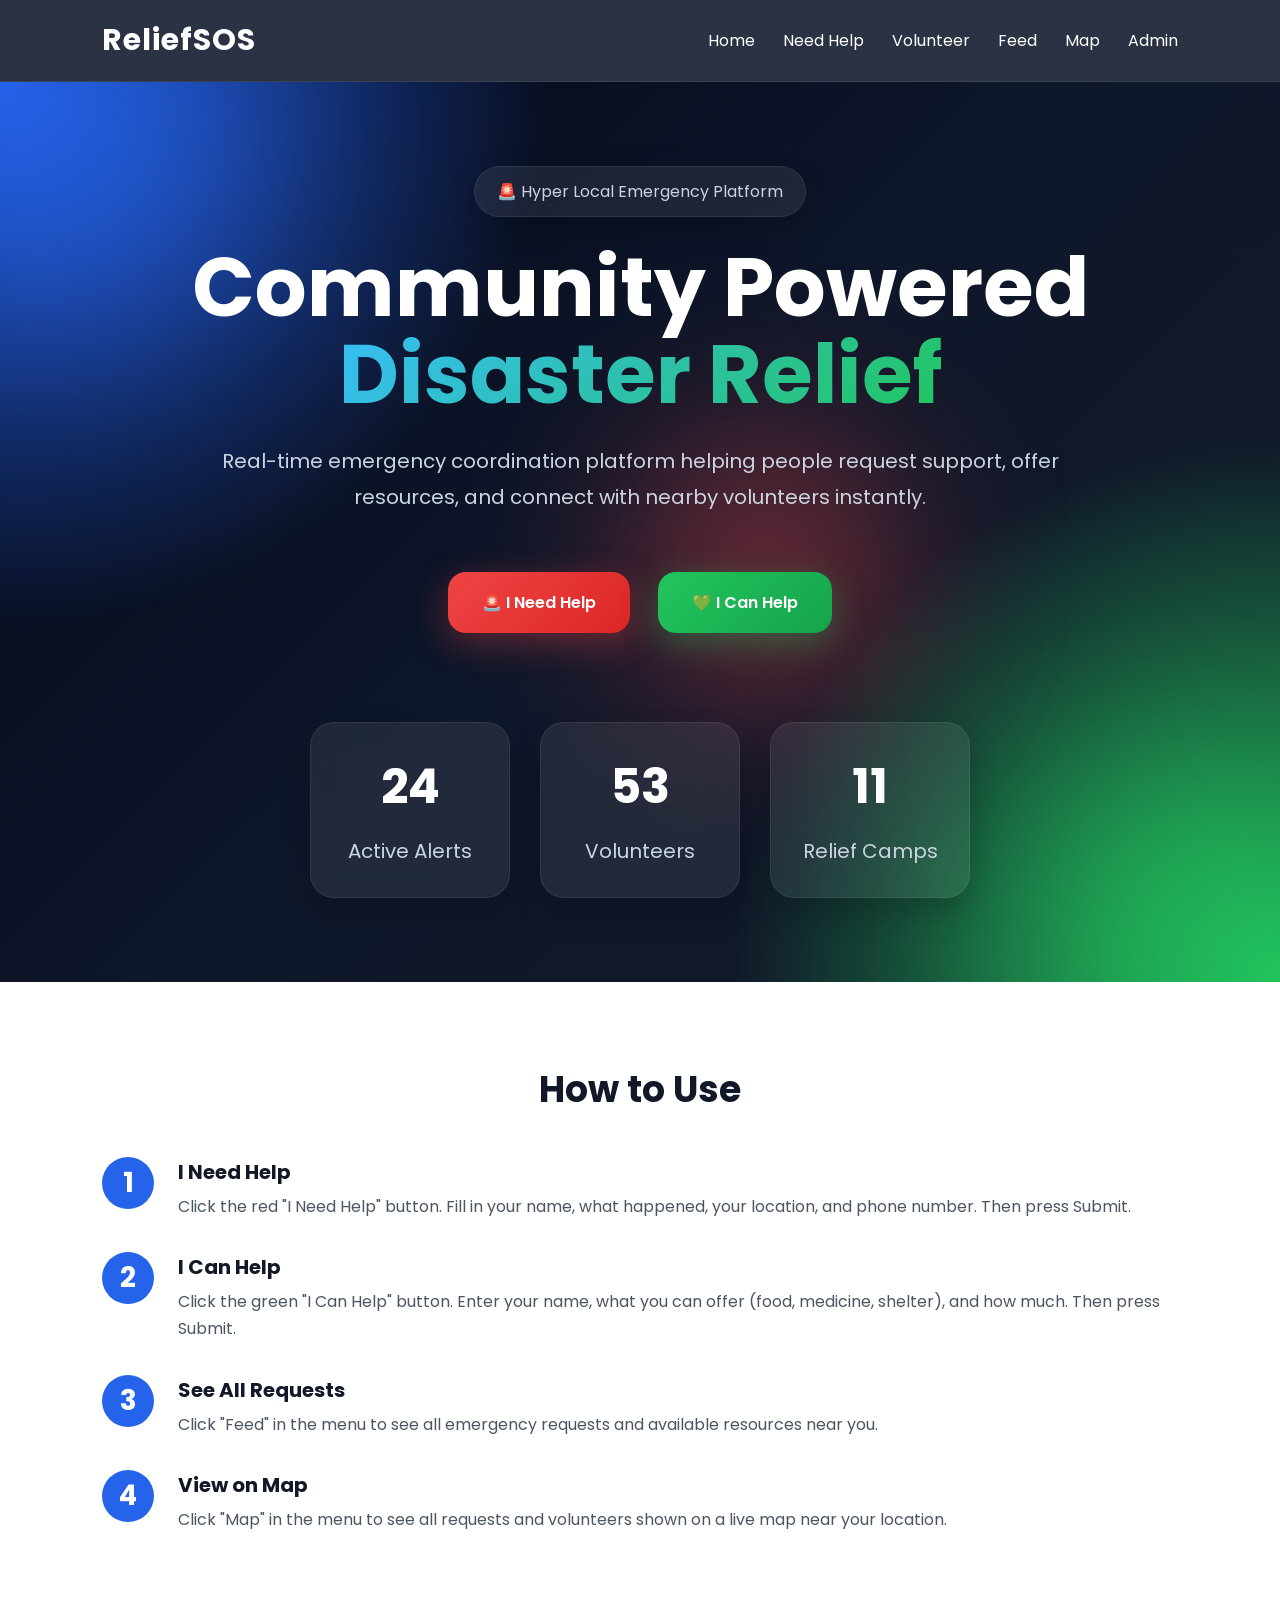
==== index.html @ ae6dbb24 "Add files via upload" ====
<!DOCTYPE html>
<html lang="en">
<head>
  <meta charset="UTF-8">
  <meta name="viewport" content="width=device-width, initial-scale=1.0">
  <title>ReliefSOS</title>

  <link rel="stylesheet" href="css/style.css">
</head>
<body>

<header>
  <nav>

    <h1 class="logo">ReliefSOS</h1>

    <div class="menu" id="menu">
      <a href="index.html">Home</a>
      <a href="needhelp.html">Need Help</a>
      <a href="help.html">Volunteer</a>
      <a href="feed.html">Feed</a>
      <a href="map.html">Map</a>
      <a href="admin.html">Admin</a>
    </div>

    <button id="toggle">☰</button>

  </nav>
</header>

<section class="hero">

  <div class="floating floating1"></div>
  <div class="floating floating2"></div>
  <div class="floating floating3"></div>

  <div class="hero-content">

    <span class="badge">
      🚨 Hyper Local Emergency Platform
    </span>

    <h2>
      Community Powered
      <span>Disaster Relief</span>
    </h2>

    <p>
      Real-time emergency coordination platform helping people request support,
      offer resources, and connect with nearby volunteers instantly.
    </p>

    <div class="buttons">

      <a href="needhelp.html" class="btn red">
        🚨 I Need Help
      </a>

      <a href="help.html" class="btn green">
        💚 I Can Help
      </a>

    </div>

    <div class="hero-stats">

      <div class="mini-card">
        <h3>24</h3>
        <p>Active Alerts</p>
      </div>

      <div class="mini-card">
        <h3>53</h3>
        <p>Volunteers</p>
      </div>

      <div class="mini-card">
        <h3>11</h3>
        <p>Relief Camps</p>
      </div>

    </div>

  </div>

</section>
<section class="instructions">
  <h2>How to Use</h2>

  <div class="step">
    <span>1</span>
    <div>
      <h3>I Need Help</h3>
      <p>Click the red "I Need Help" button. Fill in your name, what happened, your location, and phone number. Then press Submit.</p>
    </div>
  </div>

  <div class="step">
    <span>2</span>
    <div>
      <h3>I Can Help</h3>
      <p>Click the green "I Can Help" button. Enter your name, what you can offer (food, medicine, shelter), and how much. Then press Submit.</p>
    </div>
  </div>

  <div class="step">
    <span>3</span>
    <div>
      <h3>See All Requests</h3>
      <p>Click "Feed" in the menu to see all emergency requests and available resources near you.</p>
    </div>
  </div>

  <div class="step">
    <span>4</span>
    <div>
      <h3>View on Map</h3>
      <p>Click "Map" in the menu to see all requests and volunteers shown on a live map near your location.</p>
    </div>
  </div>

</section>

<script src="js/app.js"></script>

</body>
</html>
---- css/style.css ----
@import url('https://fonts.googleapis.com/css2?family=Poppins:wght@300;400;500;600;700&display=swap');

*{
  margin:0;
  padding:0;
  box-sizing:border-box;
  font-family:'Poppins',sans-serif;
}

html{
  scroll-behavior:smooth;
}

body{
  background:#eef2ff;
  color:#111827;
  overflow-x:hidden;
}

/* NAVBAR */

header{
  position:sticky;
  top:0;
  z-index:1000;
  background:rgba(15,23,42,0.88);
  backdrop-filter:blur(14px);
  border-bottom:1px solid rgba(255,255,255,0.08);
}

nav{
  display:flex;
  justify-content:space-between;
  align-items:center;
  padding:18px 8%;
}

nav h1{
  color:white;
  font-size:30px;
  font-weight:700;
  letter-spacing:1px;
}

.menu{
  display:flex;
  gap:28px;
}

.menu a{
  color:white;
  text-decoration:none;
  position:relative;
  transition:0.3s;
  font-size:16px;
}

.menu a::after{
  content:"";
  position:absolute;
  left:0;
  bottom:-6px;
  width:0%;
  height:2px;
  background:#38bdf8;
  transition:0.3s;
}

.menu a:hover::after{
  width:100%;
}

.menu a:hover{
  color:#38bdf8;
}

#toggle{
  display:none;
  background:none;
  border:none;
  color:white;
  font-size:28px;
  cursor:pointer;
}

/* HERO */

.hero{
  min-height:100vh;
  position:relative;
  overflow:hidden;
  display:flex;
  justify-content:center;
  align-items:center;
  text-align:center;
  padding:40px 20px;
  background:
  radial-gradient(circle at top left,#2563eb 0%,transparent 35%),
  radial-gradient(circle at bottom right,#22c55e 0%,transparent 35%),
  linear-gradient(135deg,#020617,#0f172a,#111827);
}

.hero-content{
  position:relative;
  z-index:5;
  max-width:1100px;
  animation:fadeUp 1s ease;
}

.badge{
  display:inline-block;
  padding:12px 22px;
  background:rgba(255,255,255,0.08);
  border-radius:999px;
  color:#cbd5e1;
  margin-bottom:28px;
  border:1px solid rgba(255,255,255,0.08);
  backdrop-filter:blur(10px);
  box-shadow:0 10px 30px rgba(0,0,0,0.2);
}

.hero h2{
  font-size:82px;
  line-height:1.05;
  color:white;
  margin-bottom:25px;
  font-weight:700;
}

.hero h2 span{
  background:linear-gradient(135deg,#38bdf8,#22c55e);
  -webkit-background-clip:text;
  -webkit-text-fill-color:transparent;
}

.hero p{
  color:#cbd5e1;
  font-size:20px;
  line-height:1.8;
  max-width:850px;
  margin:auto;
}

.buttons{
  margin-top:45px;
}

.btn{
  display:inline-block;
  padding:18px 34px;
  border-radius:18px;
  text-decoration:none;
  color:white;
  font-weight:600;
  margin:12px;
  transition:0.4s;
  position:relative;
  overflow:hidden;
}

.btn::before{
  content:"";
  position:absolute;
  width:200%;
  height:100%;
  background:linear-gradient(
    115deg,
    transparent,
    rgba(255,255,255,0.35),
    transparent
  );
  top:0;
  left:-200%;
  transition:0.8s;
}

.btn:hover::before{
  left:100%;
}

.btn:hover{
  transform:translateY(-8px) scale(1.04);
}

.red{
  background:linear-gradient(135deg,#ef4444,#dc2626);
  box-shadow:0 10px 35px rgba(239,68,68,0.35);
}

.green{
  background:linear-gradient(135deg,#22c55e,#16a34a);
  box-shadow:0 10px 35px rgba(34,197,94,0.35);
}

/* FLOATING BLOBS */

.floating{
  position:absolute;
  border-radius:50%;
  filter:blur(90px);
  opacity:0.5;
  animation:float 8s ease-in-out infinite;
}

.floating1{
  width:350px;
  height:350px;
  background:#2563eb;
  top:-120px;
  left:-100px;
}

.floating2{
  width:300px;
  height:300px;
  background:#22c55e;
  bottom:-100px;
  right:-50px;
}

.floating3{
  width:250px;
  height:250px;
  background:#ef4444;
  top:40%;
  left:50%;
}

/* HERO MINI CARDS */

.hero-stats{
  margin-top:70px;
  display:flex;
  justify-content:center;
  gap:30px;
  flex-wrap:wrap;
}

.mini-card{
  width:200px;
  padding:28px;
  border-radius:24px;
  background:rgba(255,255,255,0.08);
  border:1px solid rgba(255,255,255,0.08);
  backdrop-filter:blur(14px);
  color:white;
  transition:0.4s;
  box-shadow:0 15px 30px rgba(0,0,0,0.2);
}

.mini-card:hover{
  transform:translateY(-10px);
}

.mini-card h3{
  font-size:48px;
  margin-bottom:10px;
}

.mini-card p{
  color:#cbd5e1;
}

/* NORMAL STATS */

.stats{
  display:grid;
  grid-template-columns:repeat(auto-fit,minmax(250px,1fr));
  gap:30px;
  padding:90px 8%;
}

.card{
  background:white;
  border-radius:24px;
  padding:40px;
  text-align:center;
  box-shadow:0 10px 30px rgba(0,0,0,0.08);
  transition:0.35s;
}

.card:hover{
  transform:translateY(-10px);
}

.card h3{
  font-size:52px;
  color:#2563eb;
  margin-bottom:10px;
}

/* GENERAL PAGE */

.page{
  padding:80px 8%;
}

.page h2{
  font-size:46px;
  margin-bottom:25px;
}

.page p{
  font-size:18px;
  line-height:1.9;
  color:#4b5563;
}

/* HELP PAGES */

.single-help{
  min-height:100vh;
  display:flex;
  justify-content:center;
  align-items:center;
  padding:60px 20px;
  background:
  radial-gradient(circle at top left,#2563eb22,transparent 30%),
  radial-gradient(circle at bottom right,#22c55e22,transparent 30%),
  #eef2ff;
}

.help-card{
  width:100%;
  max-width:760px;
  background:white;
  border-radius:28px;
  padding:50px;
  box-shadow:0 20px 45px rgba(0,0,0,0.08);
  animation:fadeUp 0.8s ease;
}

.need-help{
  border-top:8px solid #ef4444;
}

.offer-help{
  border-top:8px solid #22c55e;
}

.help-card h2{
  font-size:54px;
  margin-bottom:15px;
}

.section-text{
  color:#6b7280;
  line-height:1.8;
  margin-bottom:30px;
  font-size:17px;
}

/* FORMS */

form{
  display:flex;
  flex-direction:column;
  gap:22px;
}

input{
  padding:18px;
  border:none;
  border-radius:14px;
  background:#f8fafc;
  font-size:16px;
  transition:0.3s;
  border:2px solid transparent;
}

input:focus{
  outline:none;
  transform:scale(1.02);
}

.need-help input:focus{
  border-color:#ef4444;
}

.offer-help input:focus{
  border-color:#22c55e;
}

button{
  padding:18px;
  border:none;
  border-radius:14px;
  color:white;
  font-size:17px;
  font-weight:600;
  cursor:pointer;
  transition:0.35s;
}

button:hover{
  transform:translateY(-4px);
}

.danger-btn{
  background:linear-gradient(135deg,#ef4444,#dc2626);
}

.safe-btn{
  background:linear-gradient(135deg,#22c55e,#16a34a);
}

/* FEED */

#feedContainer{
  display:grid;
  gap:30px;
}

.feed-card{
  background:white;
  padding:30px;
  border-radius:22px;
  box-shadow:0 10px 30px rgba(0,0,0,0.08);
  transition:0.3s;
}

.feed-card:hover{
  transform:translateY(-6px);
}

/* MAP */

#map{
  width:100%;
  height:90vh;
  margin:0;
  border-radius:0;
}

/* CHART */

canvas{
  background:white;
  border-radius:24px;
  padding:25px;
  box-shadow:0 10px 30px rgba(0,0,0,0.08);
  margin-top:40px;
}

/* ANIMATIONS */

@keyframes float{
  0%{
    transform:translateY(0px);
  }

  50%{
    transform:translateY(35px);
  }

  100%{
    transform:translateY(0px);
  }
}

@keyframes fadeUp{
  from{
    opacity:0;
    transform:translateY(50px);
  }

  to{
    opacity:1;
    transform:translateY(0);
  }
}
/* INSTRUCTIONS */

.instructions {
  padding: 80px 8%;
  background: white;
}

.instructions h2 {
  font-size: 36px;
  margin-bottom: 40px;
  text-align: center;
}

.step {
  display: flex;
  align-items: flex-start;
  gap: 24px;
  margin-bottom: 32px;
}

.step span {
  font-size: 28px;
  font-weight: 700;
  color: white;
  background: #2563eb;
  width: 52px;
  height: 52px;
  border-radius: 50%;
  display: flex;
  align-items: center;
  justify-content: center;
  flex-shrink: 0;
}

.step h3 {
  font-size: 20px;
  margin-bottom: 6px;
}

.step p {
  font-size: 16px;
  color: #4b5563;
  line-height: 1.7;
}
/* POPUP */

.popup-overlay {
  display: none;
  position: fixed;
  top: 0;
  left: 0;
  width: 100%;
  height: 100%;
  background: rgba(0,0,0,0.5);
  z-index: 9999;
  justify-content: center;
  align-items: center;
}

.popup-box {
  background: white;
  border-radius: 16px;
  padding: 40px;
  text-align: center;
}

.popup-icon { font-size: 48px; }

.popup-msg {
  margin: 16px 0;
  color: #6b7280;
}

.popup-btn {
  background: #2563eb;
  color: white;
  padding: 12px 28px;
  border: none;
  border-radius: 10px;
  cursor: pointer;
}

/* RESPONSIVE */

@media(max-width:768px){

  nav{
    padding:18px 5%;
  }

  .menu{
    display:none;
    flex-direction:column;
    position:absolute;
    top:80px;
    right:20px;
    background:#0f172a;
    padding:20px;
    border-radius:16px;
    width:220px;
  }

  .show{
    display:flex;
  }

  #toggle{
    display:block;
  }

  .hero h2{
    font-size:48px;
  }

  .hero p{
    font-size:17px;
  }

  .help-card{
    padding:35px;
  }

  .help-card h2{
    font-size:40px;
  }

  .page{
    padding:60px 5%;
  }

  .stats{
    padding:60px 5%;
  }

  .hero-stats{
    gap:18px;
  }

  .mini-card{
    width:160px;
  }
}
/* ADMIN */

.stats {
  display: flex;
  gap: 20px;
  flex-wrap: wrap;
  margin-bottom: 40px;
  justify-content: center;
}

.stat-box {
  background: white;
  border-radius: 12px;
  padding: 24px 32px;
  text-align: center;
  box-shadow: 0 4px 12px rgba(0,0,0,0.08);
  min-width: 140px;
}

.stat-box h3 { font-size: 42px; margin-bottom: 6px; }
.stat-box p { color: #6b7280; font-size: 14px; }

.sos-color { color: #ef4444; }
.res-color { color: #22c55e; }
.total-color { color: #2563eb; }

.filters {
  margin-top: 24px;
  display: flex;
  gap: 10px;
  margin-bottom: 16px;
}

.filters button {
  padding: 8px 18px;
  border-radius: 8px;
  border: 2px solid #e5e7eb;
  background: white;
  color: #374151;
  font-size: 14px;
  cursor: pointer;
}

.filters button.active {
  background: #2563eb;
  color: white;
  border-color: #2563eb;
}

.clear-all {
  display: block;
  margin-bottom: 24px;
  padding: 10px 20px;
  background: #fef2f2;
  color: #ef4444;
  border: 2px solid #fecaca;
  border-radius: 8px;
  font-size: 14px;
  font-weight: 600;
  cursor: pointer;
}

.post-card {
  background: white;
  border-radius: 12px;
  padding: 18px 22px;
  margin-bottom: 12px;
  display: flex;
  justify-content: space-between;
  align-items: center;
  box-shadow: 0 2px 8px rgba(0,0,0,0.06);
  border-left: 5px solid #e5e7eb;
}

.post-card.sos { border-left-color: #ef4444; }
.post-card.resource { border-left-color: #22c55e; }
.post-card p { margin: 2px 0; font-size: 14px; color: #4b5563; }
.post-card strong { font-size: 16px; }

.resolve-btn {
  padding: 8px 16px;
  background: #fef2f2;
  color: #ef4444;
  border: none;
  border-radius: 8px;
  font-size: 13px;
  font-weight: 600;
  cursor: pointer;
}

.resolve-btn:hover { background: #ef4444; color: white; transform: none; }
.empty { text-align: center; padding: 40px; color: #9ca3af; }
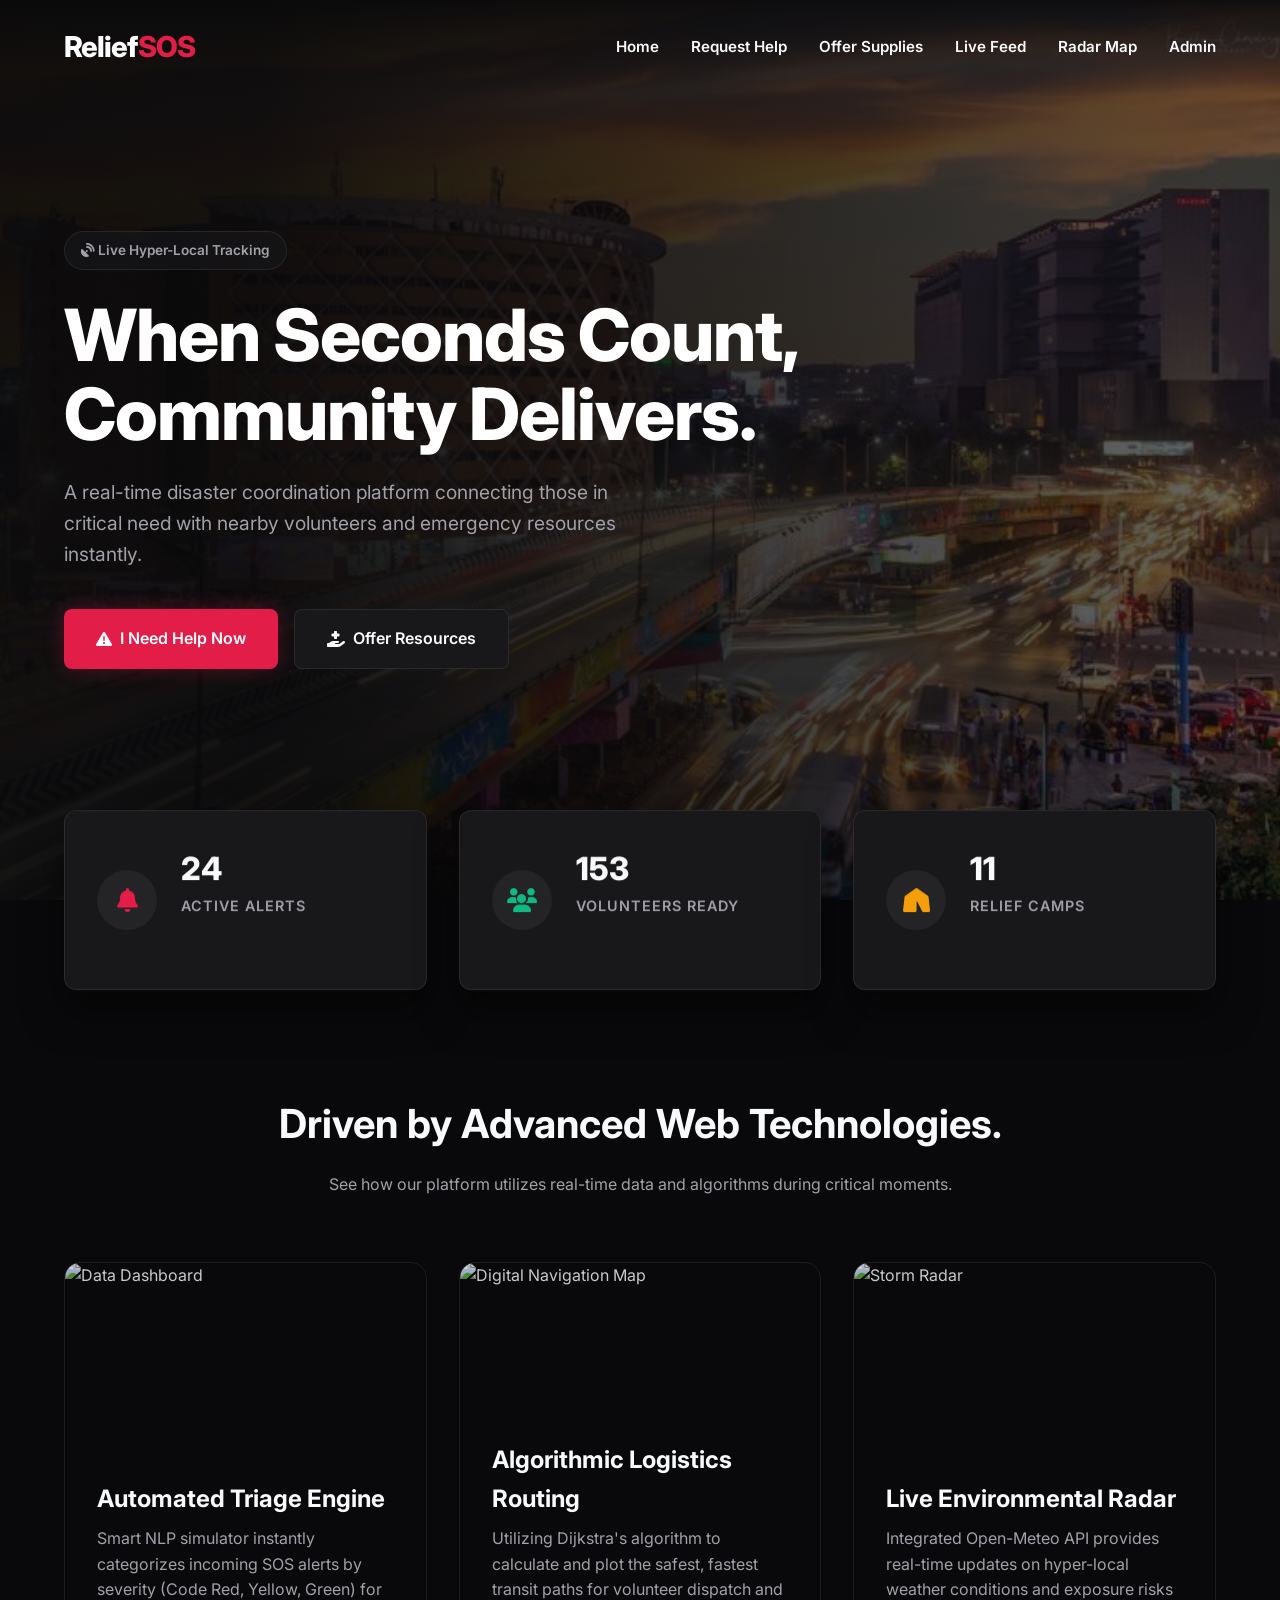
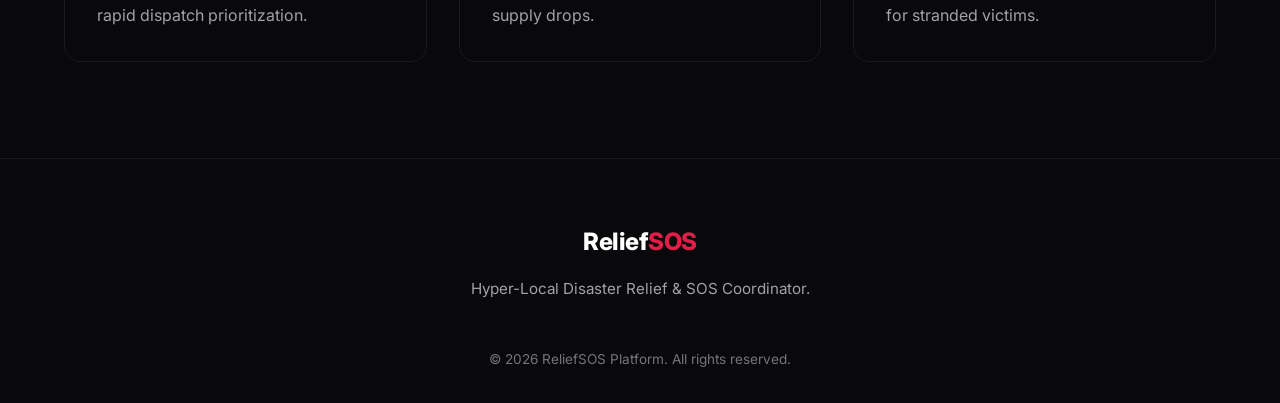
==== commit fc68168f: "Add files via upload" ====
--- a/index.html
+++ b/index.html
@@ -3,125 +3,117 @@
 <head>
   <meta charset="UTF-8">
   <meta name="viewport" content="width=device-width, initial-scale=1.0">
-  <title>ReliefSOS</title>
-
+  <title>ReliefSOS | Hyper-Local Emergency Response</title>
+  
+  <link rel="preconnect" href="https://fonts.googleapis.com">
+  <link rel="preconnect" href="https://fonts.gstatic.com" crossorigin>
+  <link href="https://fonts.googleapis.com/css2?family=Inter:wght@300;400;600;800&display=swap" rel="stylesheet">
+  <link rel="stylesheet" href="https://cdnjs.cloudflare.com/ajax/libs/font-awesome/6.5.1/css/all.min.css">
+  
   <link rel="stylesheet" href="css/style.css">
+  <link rel="manifest" href="/manifest.json">
 </head>
 <body>
 
-<header>
-  <nav>
+  <header>
+    <a href="index.html" style="text-decoration: none;">
+      <h1 class="logo">Relief<span>SOS</span></h1>
+    </a>
+    <nav class="menu" id="menu">
+      <a href="index.html">Home</a>
+      <a href="needhelp.html">Request Help</a>
+      <a href="help.html">Offer Supplies</a>
+      <a href="feed.html">Live Feed</a>
+      <a href="map.html">Radar Map</a>
+      <a href="admin.html">Admin</a>
+    </nav>
+  </header>
 
-    <h1 class="logo">ReliefSOS</h1>
-
-    <div class="menu" id="menu">
-      <a href="index.html">Home</a>
-      <a href="needhelp.html">Need Help</a>
-      <a href="help.html">Volunteer</a>
-      <a href="feed.html">Feed</a>
-      <a href="map.html">Map</a>
-      <a href="admin.html">Admin</a>
-    </div>
-
-    <button id="toggle">☰</button>
-
-  </nav>
-</header>
-
-<section class="hero">
-
-  <div class="floating floating1"></div>
-  <div class="floating floating2"></div>
-  <div class="floating floating3"></div>
-
-  <div class="hero-content">
-
-    <span class="badge">
-      🚨 Hyper Local Emergency Platform
-    </span>
-
-    <h2>
-      Community Powered
-      <span>Disaster Relief</span>
-    </h2>
-
-    <p>
-      Real-time emergency coordination platform helping people request support,
-      offer resources, and connect with nearby volunteers instantly.
-    </p>
-
-    <div class="buttons">
-
-      <a href="needhelp.html" class="btn red">
-        🚨 I Need Help
-      </a>
-
-      <a href="help.html" class="btn green">
-        💚 I Can Help
-      </a>
-
+  <section class="hero">
+    <div class="hero-content">
+      <div class="badge">
+        <i class="fa-solid fa-satellite-dish"></i> Live Hyper-Local Tracking
+      </div>
+      <h1>When Seconds Count, Community Delivers.</h1>
+      <p>A real-time disaster coordination platform connecting those in critical need with nearby volunteers and emergency resources instantly.</p>
+      
+      <div class="buttons">
+        <a href="needhelp.html" class="btn primary">
+          <i class="fa-solid fa-triangle-exclamation"></i> I Need Help Now
+        </a>
+        <a href="help.html" class="btn secondary">
+          <i class="fa-solid fa-hand-holding-medical"></i> Offer Resources
+        </a>
+      </div>
     </div>
 
     <div class="hero-stats">
+      <div class="stat-card">
+        <div class="stat-icon"><i class="fa-solid fa-bell"></i></div>
+        <div class="stat-info">
+          <h3>24</h3>
+          <p>Active Alerts</p>
+        </div>
+      </div>
+      <div class="stat-card">
+        <div class="stat-icon" style="color: var(--secondary)"><i class="fa-solid fa-users"></i></div>
+        <div class="stat-info">
+          <h3>153</h3>
+          <p>Volunteers Ready</p>
+        </div>
+      </div>
+      <div class="stat-card">
+        <div class="stat-icon" style="color: #f59e0b"><i class="fa-solid fa-tent"></i></div>
+        <div class="stat-info">
+          <h3>11</h3>
+          <p>Relief Camps</p>
+        </div>
+      </div>
+    </div>
+  </section>
 
-      <div class="mini-card">
-        <h3>24</h3>
-        <p>Active Alerts</p>
+  <section class="features">
+    <div class="section-header">
+      <h2 style="text-align: center;">Driven by Advanced Web Technologies.</h2>
+      <p style="text-align: center; color: #a1a1aa; margin-bottom: 3rem;">See how our platform utilizes real-time data and algorithms during critical moments.</p>
+    </div>
+
+    <div class="feature-grid">
+      
+      <div class="feature-card">
+        <img src="https://images.unsplash.com/photo-1551288049-bebda4e38f71?q=80&w=1000&auto=format&fit=crop" alt="Data Dashboard">
+        <div class="feature-overlay">
+          <h3>Automated Triage Engine</h3>
+          <p>Smart NLP simulator instantly categorizes incoming SOS alerts by severity (Code Red, Yellow, Green) for rapid dispatch prioritization.</p>
+        </div>
+      </div>
+      
+      <div class="feature-card">
+        <img src="https://images.unsplash.com/photo-1524661135-423995f22d0b?q=80&w=1000&auto=format&fit=crop" alt="Digital Navigation Map">
+        <div class="feature-overlay">
+          <h3>Algorithmic Logistics Routing</h3>
+          <p>Utilizing Dijkstra's algorithm to calculate and plot the safest, fastest transit paths for volunteer dispatch and supply drops.</p>
+        </div>
       </div>
 
-      <div class="mini-card">
-        <h3>53</h3>
-        <p>Volunteers</p>
-      </div>
-
-      <div class="mini-card">
-        <h3>11</h3>
-        <p>Relief Camps</p>
+      <div class="feature-card">
+        <img src="https://images.unsplash.com/photo-1534274988757-a28bf1a57c17?q=80&w=1000&auto=format&fit=crop" alt="Storm Radar">
+        <div class="feature-overlay">
+          <h3>Live Environmental Radar</h3>
+          <p>Integrated Open-Meteo API provides real-time updates on hyper-local weather conditions and exposure risks for stranded victims.</p>
+        </div>
       </div>
 
     </div>
+  </section>
 
-  </div>
-
-</section>
-<section class="instructions">
-  <h2>How to Use</h2>
-
-  <div class="step">
-    <span>1</span>
-    <div>
-      <h3>I Need Help</h3>
-      <p>Click the red "I Need Help" button. Fill in your name, what happened, your location, and phone number. Then press Submit.</p>
+  <footer style="background: var(--dark); padding: 4rem 5% 2rem; border-top: 1px solid var(--glass-border); text-align: center; color: var(--text-muted);">
+    <div style="margin-bottom: 1rem;">
+      <h2 style="color: #fff; font-size: 1.5rem; letter-spacing: -0.5px; font-weight: 800;">Relief<span style="color: var(--primary);">SOS</span></h2>
     </div>
-  </div>
-
-  <div class="step">
-    <span>2</span>
-    <div>
-      <h3>I Can Help</h3>
-      <p>Click the green "I Can Help" button. Enter your name, what you can offer (food, medicine, shelter), and how much. Then press Submit.</p>
-    </div>
-  </div>
-
-  <div class="step">
-    <span>3</span>
-    <div>
-      <h3>See All Requests</h3>
-      <p>Click "Feed" in the menu to see all emergency requests and available resources near you.</p>
-    </div>
-  </div>
-
-  <div class="step">
-    <span>4</span>
-    <div>
-      <h3>View on Map</h3>
-      <p>Click "Map" in the menu to see all requests and volunteers shown on a live map near your location.</p>
-    </div>
-  </div>
-
-</section>
-
-<script src="js/app.js"></script>
+    <p style="font-size: 0.95rem; max-width: 400px; margin: 0 auto;">Hyper-Local Disaster Relief & SOS Coordinator.</p>
+    <p style="font-size: 0.85rem; margin-top: 3rem; opacity: 0.7;">&copy; 2026 ReliefSOS Platform. All rights reserved.</p>
+  </footer>
 
 </body>
 </html>
--- a/css/style.css
+++ b/css/style.css
@@ -1,705 +1,328 @@
-@import url('https://fonts.googleapis.com/css2?family=Poppins:wght@300;400;500;600;700&display=swap');
-
-*{
-  margin:0;
-  padding:0;
-  box-sizing:border-box;
-  font-family:'Poppins',sans-serif;
-}
-
-html{
-  scroll-behavior:smooth;
-}
-
-body{
-  background:#eef2ff;
-  color:#111827;
-  overflow-x:hidden;
-}
-
-/* NAVBAR */
-
-header{
-  position:sticky;
-  top:0;
-  z-index:1000;
-  background:rgba(15,23,42,0.88);
-  backdrop-filter:blur(14px);
-  border-bottom:1px solid rgba(255,255,255,0.08);
-}
-
-nav{
-  display:flex;
-  justify-content:space-between;
-  align-items:center;
-  padding:18px 8%;
-}
-
-nav h1{
-  color:white;
-  font-size:30px;
-  font-weight:700;
-  letter-spacing:1px;
-}
-
-.menu{
-  display:flex;
-  gap:28px;
-}
-
-.menu a{
-  color:white;
-  text-decoration:none;
-  position:relative;
-  transition:0.3s;
-  font-size:16px;
-}
-
-.menu a::after{
-  content:"";
-  position:absolute;
-  left:0;
-  bottom:-6px;
-  width:0%;
-  height:2px;
-  background:#38bdf8;
-  transition:0.3s;
-}
-
-.menu a:hover::after{
-  width:100%;
-}
-
-.menu a:hover{
-  color:#38bdf8;
-}
-
-#toggle{
-  display:none;
-  background:none;
-  border:none;
-  color:white;
-  font-size:28px;
-  cursor:pointer;
-}
-
-/* HERO */
-
-.hero{
-  min-height:100vh;
-  position:relative;
-  overflow:hidden;
-  display:flex;
-  justify-content:center;
-  align-items:center;
-  text-align:center;
-  padding:40px 20px;
-  background:
-  radial-gradient(circle at top left,#2563eb 0%,transparent 35%),
-  radial-gradient(circle at bottom right,#22c55e 0%,transparent 35%),
-  linear-gradient(135deg,#020617,#0f172a,#111827);
-}
-
-.hero-content{
-  position:relative;
-  z-index:5;
-  max-width:1100px;
-  animation:fadeUp 1s ease;
-}
-
-.badge{
-  display:inline-block;
-  padding:12px 22px;
-  background:rgba(255,255,255,0.08);
-  border-radius:999px;
-  color:#cbd5e1;
-  margin-bottom:28px;
-  border:1px solid rgba(255,255,255,0.08);
-  backdrop-filter:blur(10px);
-  box-shadow:0 10px 30px rgba(0,0,0,0.2);
-}
-
-.hero h2{
-  font-size:82px;
-  line-height:1.05;
-  color:white;
-  margin-bottom:25px;
-  font-weight:700;
-}
-
-.hero h2 span{
-  background:linear-gradient(135deg,#38bdf8,#22c55e);
-  -webkit-background-clip:text;
-  -webkit-text-fill-color:transparent;
-}
-
-.hero p{
-  color:#cbd5e1;
-  font-size:20px;
-  line-height:1.8;
-  max-width:850px;
-  margin:auto;
-}
-
-.buttons{
-  margin-top:45px;
-}
-
-.btn{
-  display:inline-block;
-  padding:18px 34px;
-  border-radius:18px;
-  text-decoration:none;
-  color:white;
-  font-weight:600;
-  margin:12px;
-  transition:0.4s;
-  position:relative;
-  overflow:hidden;
-}
-
-.btn::before{
-  content:"";
-  position:absolute;
-  width:200%;
-  height:100%;
-  background:linear-gradient(
-    115deg,
-    transparent,
-    rgba(255,255,255,0.35),
-    transparent
-  );
-  top:0;
-  left:-200%;
-  transition:0.8s;
-}
-
-.btn:hover::before{
-  left:100%;
-}
-
-.btn:hover{
-  transform:translateY(-8px) scale(1.04);
-}
-
-.red{
-  background:linear-gradient(135deg,#ef4444,#dc2626);
-  box-shadow:0 10px 35px rgba(239,68,68,0.35);
-}
-
-.green{
-  background:linear-gradient(135deg,#22c55e,#16a34a);
-  box-shadow:0 10px 35px rgba(34,197,94,0.35);
-}
-
-/* FLOATING BLOBS */
-
-.floating{
-  position:absolute;
-  border-radius:50%;
-  filter:blur(90px);
-  opacity:0.5;
-  animation:float 8s ease-in-out infinite;
-}
-
-.floating1{
-  width:350px;
-  height:350px;
-  background:#2563eb;
-  top:-120px;
-  left:-100px;
-}
-
-.floating2{
-  width:300px;
-  height:300px;
-  background:#22c55e;
-  bottom:-100px;
-  right:-50px;
-}
-
-.floating3{
-  width:250px;
-  height:250px;
-  background:#ef4444;
-  top:40%;
-  left:50%;
-}
-
-/* HERO MINI CARDS */
-
-.hero-stats{
-  margin-top:70px;
-  display:flex;
-  justify-content:center;
-  gap:30px;
-  flex-wrap:wrap;
-}
-
-.mini-card{
-  width:200px;
-  padding:28px;
-  border-radius:24px;
-  background:rgba(255,255,255,0.08);
-  border:1px solid rgba(255,255,255,0.08);
-  backdrop-filter:blur(14px);
-  color:white;
-  transition:0.4s;
-  box-shadow:0 15px 30px rgba(0,0,0,0.2);
-}
-
-.mini-card:hover{
-  transform:translateY(-10px);
-}
-
-.mini-card h3{
-  font-size:48px;
-  margin-bottom:10px;
-}
-
-.mini-card p{
-  color:#cbd5e1;
-}
-
-/* NORMAL STATS */
-
-.stats{
-  display:grid;
-  grid-template-columns:repeat(auto-fit,minmax(250px,1fr));
-  gap:30px;
-  padding:90px 8%;
-}
-
-.card{
-  background:white;
-  border-radius:24px;
-  padding:40px;
-  text-align:center;
-  box-shadow:0 10px 30px rgba(0,0,0,0.08);
-  transition:0.35s;
-}
-
-.card:hover{
-  transform:translateY(-10px);
-}
-
-.card h3{
-  font-size:52px;
-  color:#2563eb;
-  margin-bottom:10px;
-}
-
-/* GENERAL PAGE */
-
-.page{
-  padding:80px 8%;
-}
-
-.page h2{
-  font-size:46px;
-  margin-bottom:25px;
-}
-
-.page p{
-  font-size:18px;
-  line-height:1.9;
-  color:#4b5563;
-}
-
-/* HELP PAGES */
-
-.single-help{
-  min-height:100vh;
-  display:flex;
-  justify-content:center;
-  align-items:center;
-  padding:60px 20px;
-  background:
-  radial-gradient(circle at top left,#2563eb22,transparent 30%),
-  radial-gradient(circle at bottom right,#22c55e22,transparent 30%),
-  #eef2ff;
-}
-
-.help-card{
-  width:100%;
-  max-width:760px;
-  background:white;
-  border-radius:28px;
-  padding:50px;
-  box-shadow:0 20px 45px rgba(0,0,0,0.08);
-  animation:fadeUp 0.8s ease;
-}
-
-.need-help{
-  border-top:8px solid #ef4444;
-}
-
-.offer-help{
-  border-top:8px solid #22c55e;
-}
-
-.help-card h2{
-  font-size:54px;
-  margin-bottom:15px;
-}
-
-.section-text{
-  color:#6b7280;
-  line-height:1.8;
-  margin-bottom:30px;
-  font-size:17px;
-}
-
-/* FORMS */
-
-form{
-  display:flex;
-  flex-direction:column;
-  gap:22px;
-}
-
-input{
-  padding:18px;
-  border:none;
-  border-radius:14px;
-  background:#f8fafc;
-  font-size:16px;
-  transition:0.3s;
-  border:2px solid transparent;
-}
-
-input:focus{
-  outline:none;
-  transform:scale(1.02);
-}
-
-.need-help input:focus{
-  border-color:#ef4444;
-}
-
-.offer-help input:focus{
-  border-color:#22c55e;
-}
-
-button{
-  padding:18px;
-  border:none;
-  border-radius:14px;
-  color:white;
-  font-size:17px;
-  font-weight:600;
-  cursor:pointer;
-  transition:0.35s;
-}
-
-button:hover{
-  transform:translateY(-4px);
-}
-
-.danger-btn{
-  background:linear-gradient(135deg,#ef4444,#dc2626);
-}
-
-.safe-btn{
-  background:linear-gradient(135deg,#22c55e,#16a34a);
-}
-
-/* FEED */
-
-#feedContainer{
-  display:grid;
-  gap:30px;
-}
-
-.feed-card{
-  background:white;
-  padding:30px;
-  border-radius:22px;
-  box-shadow:0 10px 30px rgba(0,0,0,0.08);
-  transition:0.3s;
-}
-
-.feed-card:hover{
-  transform:translateY(-6px);
-}
-
-/* MAP */
-
-#map{
-  width:100%;
-  height:90vh;
-  margin:0;
-  border-radius:0;
-}
-
-/* CHART */
-
-canvas{
-  background:white;
-  border-radius:24px;
-  padding:25px;
-  box-shadow:0 10px 30px rgba(0,0,0,0.08);
-  margin-top:40px;
-}
-
-/* ANIMATIONS */
-
-@keyframes float{
-  0%{
-    transform:translateY(0px);
-  }
-
-  50%{
-    transform:translateY(35px);
-  }
-
-  100%{
-    transform:translateY(0px);
-  }
-}
-
-@keyframes fadeUp{
-  from{
-    opacity:0;
-    transform:translateY(50px);
-  }
-
-  to{
-    opacity:1;
-    transform:translateY(0);
-  }
-}
-/* INSTRUCTIONS */
-
-.instructions {
-  padding: 80px 8%;
-  background: white;
-}
-
-.instructions h2 {
-  font-size: 36px;
-  margin-bottom: 40px;
+:root {
+  /* Premium Dark Aesthetic Palette */
+  --primary: #e11d48; /* Vibrant Rose Red */
+  --primary-hover: #be123c;
+  --secondary: #10b981; /* Emerald Green */
+  --dark: #09090b; /* Deep Zinc / Near Black */
+  --surface: #18181b; /* Slightly lighter for cards */
+  --light: #f8fafc; /* Crisp White for text */
+  --text-muted: #a1a1aa; /* Slate for secondary text */
+  --glass: rgba(24, 24, 27, 0.6);
+  --glass-border: rgba(255, 255, 255, 0.08);
+}
+
+* {
+  margin: 0;
+  padding: 0;
+  box-sizing: border-box;
+  font-family: 'Inter', sans-serif;
+}
+
+body {
+  background-color: var(--dark);
+  color: var(--light);
+  line-height: 1.6;
+}
+
+header {
+  position: absolute;
+  top: 0;
+  width: 100%;
+  padding: 1.5rem 5%;
+  z-index: 100;
+  display: flex;
+  justify-content: space-between;
+  align-items: center;
+  background: linear-gradient(to bottom, rgba(9, 9, 11, 0.9), transparent);
+}
+
+.logo {
+  color: #fff;
+  font-size: 1.8rem;
+  font-weight: 800;
+  letter-spacing: -1px;
+}
+
+.logo span {
+  color: var(--primary);
+}
+
+.menu {
+  display: flex;
+  gap: 2rem;
+}
+
+.menu a {
+  color: var(--light);
+  text-decoration: none;
+  font-weight: 600;
+  font-size: 0.95rem;
+  transition: color 0.3s ease;
+}
+
+.menu a:hover {
+  color: var(--primary);
+}
+
+.hero {
+  position: relative;
+  height: 100vh;
+  min-height: 700px;
+  display: flex;
+  align-items: center;
+  padding: 0 5%;
+  /* New Image: Moody aerial night city view */
+  background: url('../img/hyd.jpeg') center/cover no-repeat;
+}
+
+.hero::before {
+  content: '';
+  position: absolute;
+  top: 0; left: 0; width: 100%; height: 100%;
+  /* Darker gradient overlay to make text pop */
+  background: linear-gradient(to right, rgba(9, 9, 11, 0.95) 20%, rgba(9, 9, 11, 0.6) 100%);
+}
+
+.hero-content {
+  position: relative;
+  z-index: 10;
+  max-width: 800px;
+  color: #fff;
+}
+
+.badge {
+  display: inline-block;
+  padding: 0.5rem 1rem;
+  background: var(--glass);
+  border: 1px solid var(--glass-border);
+  border-radius: 50px;
+  font-size: 0.85rem;
+  font-weight: 600;
+  margin-bottom: 1.5rem;
+  backdrop-filter: blur(10px);
+  color: var(--text-muted);
+}
+
+.hero h1 {
+  font-size: 4.5rem;
+  font-weight: 800;
+  line-height: 1.1;
+  margin-bottom: 1.5rem;
+  letter-spacing: -1px;
+}
+
+.hero p {
+  font-size: 1.2rem;
+  margin-bottom: 2.5rem;
+  color: var(--text-muted);
+  max-width: 600px;
+}
+
+.buttons {
+  display: flex;
+  gap: 1rem;
+}
+
+.btn {
+  padding: 1rem 2rem;
+  border-radius: 8px;
+  font-weight: 600;
+  text-decoration: none;
+  transition: all 0.3s ease;
+  display: inline-flex;
+  align-items: center;
+  gap: 0.5rem;
+}
+
+.btn.primary {
+  background: var(--primary);
+  color: #fff;
+  /* Premium aesthetic glow effect */
+  box-shadow: 0 0 20px rgba(225, 29, 72, 0.3); 
+}
+
+.btn.primary:hover {
+  background: var(--primary-hover);
+  transform: translateY(-2px);
+  box-shadow: 0 0 25px rgba(225, 29, 72, 0.5);
+}
+
+.btn.secondary {
+  background: var(--surface);
+  color: var(--light);
+  border: 1px solid var(--glass-border);
+}
+
+.btn.secondary:hover {
+  background: rgba(255, 255, 255, 0.1);
+  transform: translateY(-2px);
+}
+
+.hero-stats {
+  position: absolute;
+  bottom: 0;
+  left: 5%;
+  right: 5%;
+  transform: translateY(50%);
+  display: grid;
+  grid-template-columns: repeat(3, 1fr);
+  gap: 2rem;
+  z-index: 20;
+}
+
+.stat-card {
+  background: var(--surface);
+  padding: 2rem;
+  border-radius: 12px;
+  border: 1px solid var(--glass-border);
+  box-shadow: 0 20px 40px rgba(0,0,0,0.5);
+  display: flex;
+  align-items: center;
+  gap: 1.5rem;
+  transition: transform 0.3s ease, border-color 0.3s ease;
+  backdrop-filter: blur(10px);
+}
+
+.stat-card:hover {
+  transform: translateY(-5px);
+  border-color: rgba(255, 255, 255, 0.2);
+}
+
+.stat-icon {
+  width: 60px;
+  height: 60px;
+  border-radius: 50%;
+  background: rgba(255, 255, 255, 0.05);
+  display: flex;
+  align-items: center;
+  justify-content: center;
+  font-size: 1.5rem;
+  color: var(--primary);
+}
+
+.stat-info h3 {
+  font-size: 2rem;
+  font-weight: 800;
+  color: var(--light);
+}
+
+.stat-info p {
+  color: var(--text-muted);
+  font-size: 0.9rem;
+  font-weight: 600;
+  text-transform: uppercase;
+  letter-spacing: 1px;
+}
+
+.features {
+  padding: 12rem 5% 6rem;
+  background: var(--dark);
+}
+
+.section-header {
   text-align: center;
-}
-
-.step {
-  display: flex;
-  align-items: flex-start;
-  gap: 24px;
-  margin-bottom: 32px;
-}
-
-.step span {
-  font-size: 28px;
-  font-weight: 700;
-  color: white;
-  background: #2563eb;
-  width: 52px;
-  height: 52px;
-  border-radius: 50%;
-  display: flex;
-  align-items: center;
-  justify-content: center;
-  flex-shrink: 0;
-}
-
-.step h3 {
-  font-size: 20px;
-  margin-bottom: 6px;
-}
-
-.step p {
-  font-size: 16px;
-  color: #4b5563;
-  line-height: 1.7;
-}
-/* POPUP */
-
-.popup-overlay {
-  display: none;
-  position: fixed;
-  top: 0;
-  left: 0;
+  margin-bottom: 4rem;
+}
+
+.section-header h2 {
+  font-size: 2.5rem;
+  color: var(--light);
+  margin-bottom: 1rem;
+}
+
+.section-header p {
+  color: var(--text-muted);
+}
+
+.feature-grid {
+  display: grid;
+  grid-template-columns: repeat(auto-fit, minmax(300px, 1fr));
+  gap: 2rem;
+}
+
+.feature-card {
+  position: relative;
+  height: 400px;
+  border-radius: 16px;
+  overflow: hidden;
+  border: 1px solid var(--glass-border);
+}
+
+.feature-card img {
   width: 100%;
   height: 100%;
-  background: rgba(0,0,0,0.5);
-  z-index: 9999;
-  justify-content: center;
-  align-items: center;
-}
-
-.popup-box {
-  background: white;
-  border-radius: 16px;
-  padding: 40px;
-  text-align: center;
-}
-
-.popup-icon { font-size: 48px; }
-
-.popup-msg {
-  margin: 16px 0;
-  color: #6b7280;
-}
-
-.popup-btn {
-  background: #2563eb;
-  color: white;
-  padding: 12px 28px;
-  border: none;
-  border-radius: 10px;
-  cursor: pointer;
-}
-
-/* RESPONSIVE */
-
-@media(max-width:768px){
-
-  nav{
-    padding:18px 5%;
+  object-fit: cover;
+  transition: transform 0.5s ease;
+  opacity: 0.8; /* Darken images slightly to fit theme */
+}
+
+.feature-card:hover img {
+  transform: scale(1.05);
+  opacity: 1;
+}
+
+.feature-overlay {
+  position: absolute;
+  bottom: 0; left: 0; width: 100%;
+  padding: 2rem;
+  background: linear-gradient(to top, rgba(9,9,11,1), transparent);
+  color: var(--light);
+}
+
+.feature-overlay h3 {
+  font-size: 1.5rem;
+  margin-bottom: 0.5rem;
+}
+
+.feature-overlay p {
+  color: var(--text-muted);
+}
+
+@media (max-width: 768px) {
+  .hero h1 { font-size: 3rem; }
+  .hero-stats {
+    position: relative;
+    transform: translateY(0);
+    grid-template-columns: 1fr;
+    margin-top: 3rem;
+    gap: 1rem;
   }
-
-  .menu{
-    display:none;
-    flex-direction:column;
-    position:absolute;
-    top:80px;
-    right:20px;
-    background:#0f172a;
-    padding:20px;
-    border-radius:16px;
-    width:220px;
-  }
-
-  .show{
-    display:flex;
-  }
-
-  #toggle{
-    display:block;
-  }
-
-  .hero h2{
-    font-size:48px;
-  }
-
-  .hero p{
-    font-size:17px;
-  }
-
-  .help-card{
-    padding:35px;
-  }
-
-  .help-card h2{
-    font-size:40px;
-  }
-
-  .page{
-    padding:60px 5%;
-  }
-
-  .stats{
-    padding:60px 5%;
-  }
-
-  .hero-stats{
-    gap:18px;
-  }
-
-  .mini-card{
-    width:160px;
-  }
-}
-/* ADMIN */
-
-.stats {
-  display: flex;
-  gap: 20px;
-  flex-wrap: wrap;
-  margin-bottom: 40px;
-  justify-content: center;
-}
-
-.stat-box {
-  background: white;
-  border-radius: 12px;
-  padding: 24px 32px;
-  text-align: center;
-  box-shadow: 0 4px 12px rgba(0,0,0,0.08);
-  min-width: 140px;
-}
-
-.stat-box h3 { font-size: 42px; margin-bottom: 6px; }
-.stat-box p { color: #6b7280; font-size: 14px; }
-
-.sos-color { color: #ef4444; }
-.res-color { color: #22c55e; }
-.total-color { color: #2563eb; }
-
-.filters {
-  margin-top: 24px;
-  display: flex;
-  gap: 10px;
-  margin-bottom: 16px;
-}
-
-.filters button {
-  padding: 8px 18px;
-  border-radius: 8px;
-  border: 2px solid #e5e7eb;
-  background: white;
-  color: #374151;
-  font-size: 14px;
-  cursor: pointer;
-}
-
-.filters button.active {
-  background: #2563eb;
-  color: white;
-  border-color: #2563eb;
-}
-
-.clear-all {
-  display: block;
-  margin-bottom: 24px;
-  padding: 10px 20px;
-  background: #fef2f2;
-  color: #ef4444;
-  border: 2px solid #fecaca;
-  border-radius: 8px;
-  font-size: 14px;
-  font-weight: 600;
-  cursor: pointer;
-}
-
-.post-card {
-  background: white;
-  border-radius: 12px;
-  padding: 18px 22px;
-  margin-bottom: 12px;
-  display: flex;
-  justify-content: space-between;
-  align-items: center;
-  box-shadow: 0 2px 8px rgba(0,0,0,0.06);
-  border-left: 5px solid #e5e7eb;
-}
-
-.post-card.sos { border-left-color: #ef4444; }
-.post-card.resource { border-left-color: #22c55e; }
-.post-card p { margin: 2px 0; font-size: 14px; color: #4b5563; }
-.post-card strong { font-size: 16px; }
-
-.resolve-btn {
-  padding: 8px 16px;
-  background: #fef2f2;
-  color: #ef4444;
-  border: none;
-  border-radius: 8px;
-  font-size: 13px;
-  font-weight: 600;
-  cursor: pointer;
-}
-
-.resolve-btn:hover { background: #ef4444; color: white; transform: none; }
-.empty { text-align: center; padding: 40px; color: #9ca3af; }+  .features { padding-top: 6rem; }
+  .menu { display: none; }
+}
+
+/* =========================================================
+   GLOBAL OVERRIDES (Forces other pages into Dark Mode)
+   ========================================================= */
+body, html {
+  background-color: var(--dark) !important;
+}
+
+.form-card, .feed-card, .chart-container, .dash-card {
+  background: var(--surface) !important;
+  border: 1px solid var(--glass-border) !important;
+  box-shadow: 0 10px 30px rgba(0,0,0,0.5) !important;
+}
+
+.form-card h2, .feed-card h3, .form-card p, .feed-content p, .dash-card h3 {
+  color: var(--light) !important;
+}
+
+.feed-content .meta, .dash-card p {
+  color: var(--text-muted) !important;
+}
+
+.input-group input {
+  background: rgba(0,0,0,0.3) !important;
+  color: var(--light) !important;
+  border: 1px solid var(--glass-border) !important;
+}
+
+.input-group input:focus {
+  border-color: var(--primary) !important;
+}
+
+.feed-header, .admin-container {
+  background-color: var(--dark) !important;
+  color: var(--light) !important;
+}
